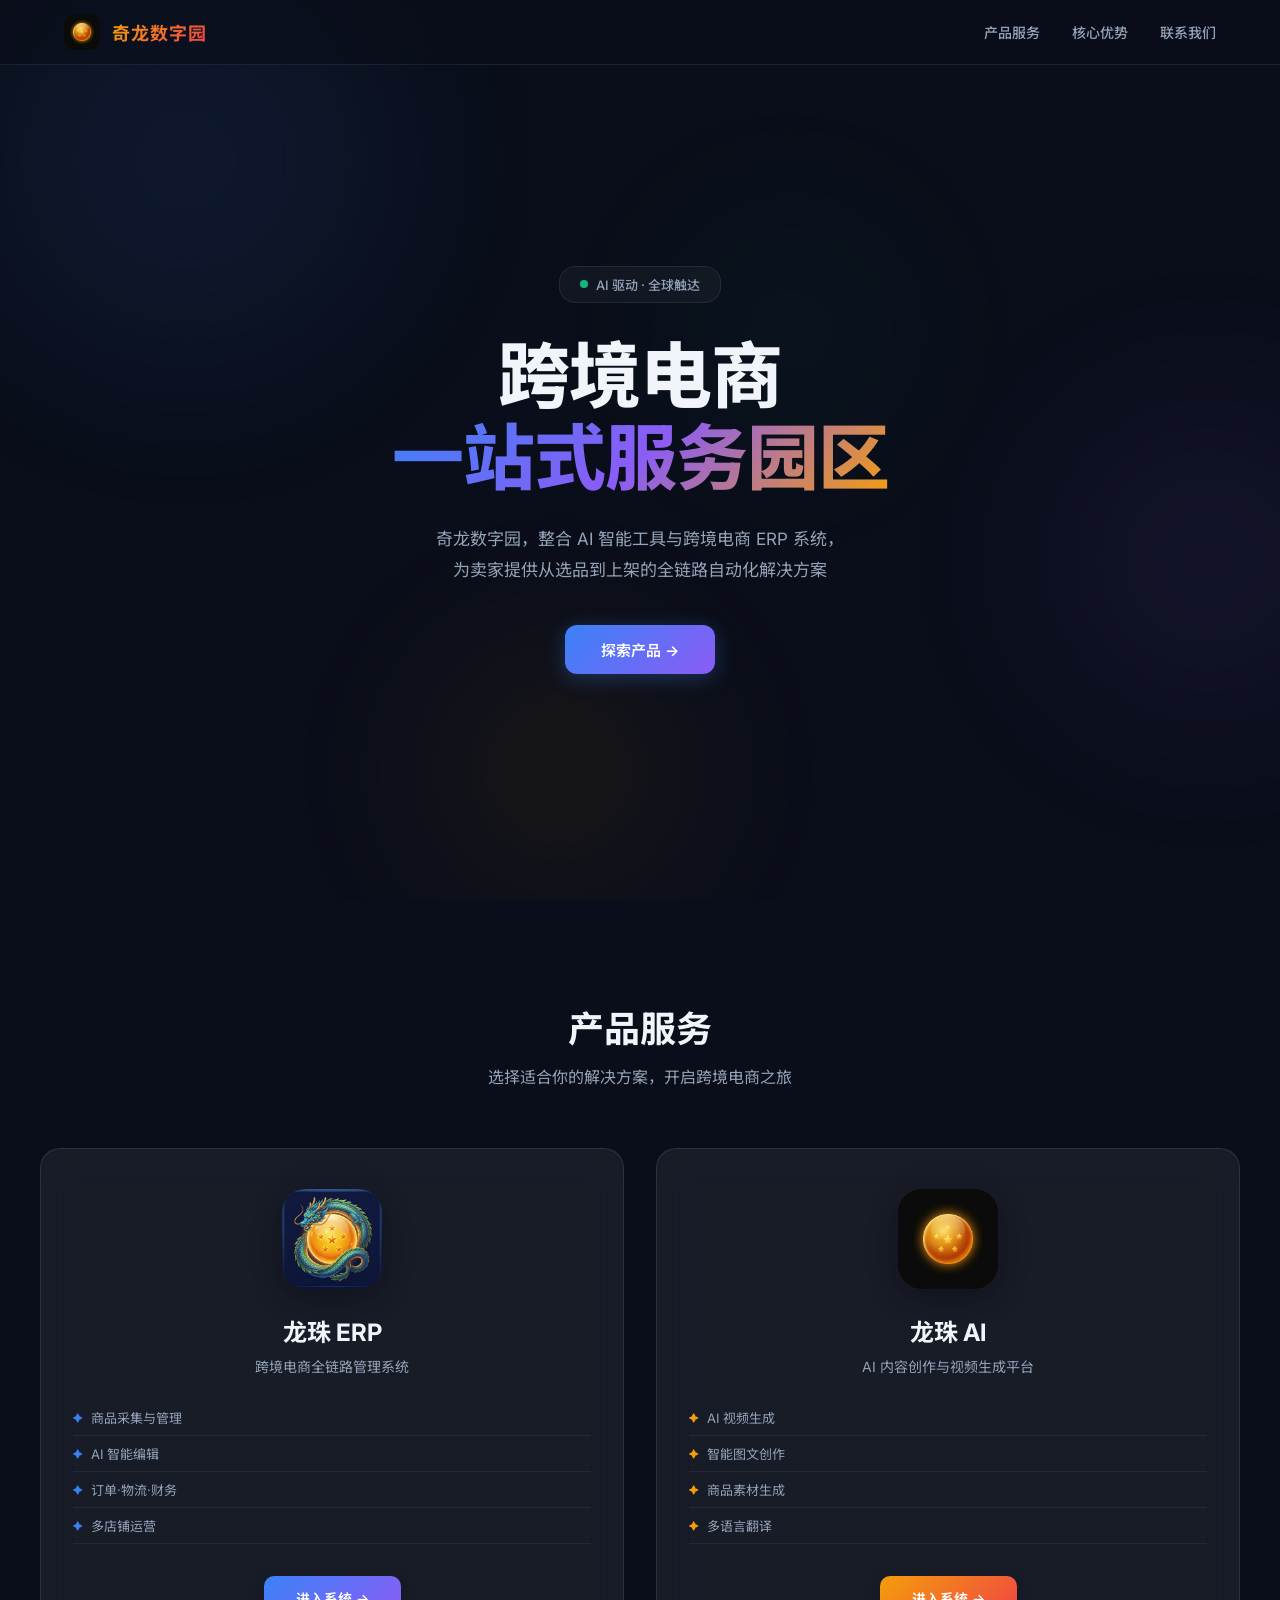
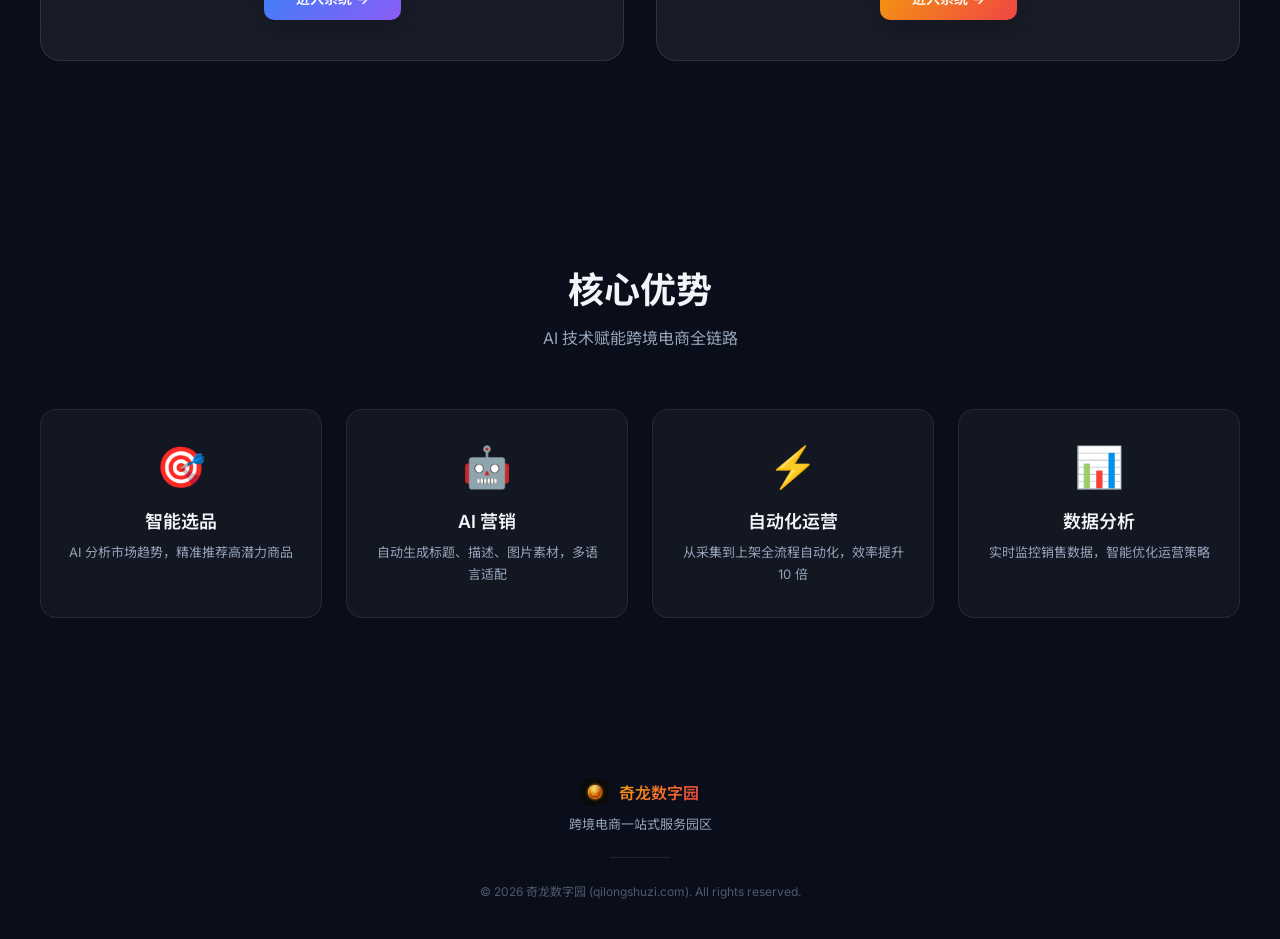
==== index.html @ 0d111dc4 "初始化: 奇龙数字园主站门户" ====
<!DOCTYPE html>
<html lang="zh-CN">
<head>
    <meta charset="UTF-8">
    <meta name="viewport" content="width=device-width, initial-scale=1.0">
    <title>奇龙数字园 — 跨境电商一站式服务园区</title>
    <meta name="description" content="奇龙数字园，跨境电商一站式服务园区。AI驱动的选品、运营、营销全链路解决方案。">
    <link rel="icon" href="images/ai-logo.png" type="image/png">
    <link rel="preconnect" href="https://fonts.googleapis.com">
    <link rel="preconnect" href="https://fonts.gstatic.com" crossorigin>
    <link href="https://fonts.googleapis.com/css2?family=Inter:wght@300;400;500;600;700;800&family=Noto+Sans+SC:wght@300;400;500;600;700;900&display=swap" rel="stylesheet">
    <link rel="stylesheet" href="style.css">
</head>
<body>
    <!-- 背景动画 -->
    <div class="bg-animation">
        <div class="orb orb-1"></div>
        <div class="orb orb-2"></div>
        <div class="orb orb-3"></div>
        <div class="orb orb-4"></div>
    </div>

    <!-- 导航栏 -->
    <nav class="glass-nav">
        <div class="nav-container">
            <div class="nav-brand">
                <img src="images/ai-logo.png" alt="奇龙" class="nav-logo">
                <span class="nav-title">奇龙数字园</span>
            </div>
            <div class="nav-links">
                <a href="#products" class="nav-link">产品服务</a>
                <a href="#features" class="nav-link">核心优势</a>
                <a href="#contact" class="nav-link">联系我们</a>
            </div>
        </div>
    </nav>

    <!-- Hero 区域 -->
    <section class="hero">
        <div class="hero-content">
            <div class="hero-badge glass-card-subtle">
                <span class="badge-dot"></span>
                AI 驱动 · 全球触达
            </div>
            <h1 class="hero-title">
                跨境电商<br>
                <span class="gradient-text">一站式服务园区</span>
            </h1>
            <p class="hero-subtitle">
                奇龙数字园，整合 AI 智能工具与跨境电商 ERP 系统，<br>
                为卖家提供从选品到上架的全链路自动化解决方案
            </p>
            <a href="#products" class="hero-cta glass-btn">
                探索产品 →
            </a>
        </div>
    </section>

    <!-- 产品入口 -->
    <section id="products" class="section products-section">
        <div class="section-container">
            <div class="section-header">
                <h2 class="section-title">产品服务</h2>
                <p class="section-desc">选择适合你的解决方案，开启跨境电商之旅</p>
            </div>
            <div class="products-grid" id="productsGrid">
                <!-- 由 JS 动态生成 -->
            </div>
        </div>
    </section>

    <!-- 核心优势 -->
    <section id="features" class="section features-section">
        <div class="section-container">
            <div class="section-header">
                <h2 class="section-title">核心优势</h2>
                <p class="section-desc">AI 技术赋能跨境电商全链路</p>
            </div>
            <div class="features-grid" id="featuresGrid">
                <!-- 由 JS 动态生成 -->
            </div>
        </div>
    </section>

    <!-- 页脚 -->
    <footer id="contact" class="footer">
        <div class="footer-container">
            <div class="footer-brand">
                <img src="images/ai-logo.png" alt="奇龙" class="footer-logo">
                <span class="footer-title">奇龙数字园</span>
            </div>
            <p class="footer-desc">跨境电商一站式服务园区</p>
            <div class="footer-divider"></div>
            <p class="footer-copyright">© 2026 奇龙数字园 (qilongshuzi.com). All rights reserved.</p>
        </div>
    </footer>

    <script>
        // ===== 可扩展配置：后续添加产品只需在此数组追加一项 =====
        const products = [
            {
                name: "龙珠 ERP",
                desc: "跨境电商全链路管理系统",
                features: ["商品采集与管理", "AI 智能编辑", "订单·物流·财务", "多店铺运营"],
                url: "/ERP",
                logo: "images/erp-logo.png",
                gradient: "linear-gradient(135deg, #3B82F6, #8B5CF6)",
                accentColor: "#3B82F6",
            },
            {
                name: "龙珠 AI",
                desc: "AI 内容创作与视频生成平台",
                features: ["AI 视频生成", "智能图文创作", "商品素材生成", "多语言翻译"],
                url: "/AI",
                logo: "images/ai-logo.png",
                gradient: "linear-gradient(135deg, #F59E0B, #EF4444)",
                accentColor: "#F59E0B",
            },
            // ↓↓↓ 后续添加新产品，只需在这里加一项 ↓↓↓
            // {
            //     name: "新产品",
            //     desc: "产品描述",
            //     features: ["功能1", "功能2"],
            //     url: "/new",
            //     logo: "images/new-logo.png",
            //     gradient: "linear-gradient(135deg, #10B981, #06B6D4)",
            //     accentColor: "#10B981",
            // },
        ];

        const features = [
            { icon: "🎯", title: "智能选品", desc: "AI 分析市场趋势，精准推荐高潜力商品" },
            { icon: "🤖", title: "AI 营销", desc: "自动生成标题、描述、图片素材，多语言适配" },
            { icon: "⚡", title: "自动化运营", desc: "从采集到上架全流程自动化，效率提升 10 倍" },
            { icon: "📊", title: "数据分析", desc: "实时监控销售数据，智能优化运营策略" },
        ];

        // ===== 渲染产品卡片 =====
        function renderProducts() {
            const grid = document.getElementById('productsGrid');
            grid.innerHTML = products.map(p => `
                <a href="${p.url}" class="product-card glass-card" style="--accent: ${p.accentColor}">
                    <div class="product-glow" style="background: ${p.gradient}"></div>
                    <div class="product-logo-wrap">
                        <img src="${p.logo}" alt="${p.name}" class="product-logo">
                    </div>
                    <h3 class="product-name">${p.name}</h3>
                    <p class="product-desc">${p.desc}</p>
                    <ul class="product-features">
                        ${p.features.map(f => `<li>${f}</li>`).join('')}
                    </ul>
                    <div class="product-action">
                        <span class="product-btn" style="background: ${p.gradient}">进入系统 →</span>
                    </div>
                </a>
            `).join('');
        }

        // ===== 渲染特色卡片 =====
        function renderFeatures() {
            const grid = document.getElementById('featuresGrid');
            grid.innerHTML = features.map(f => `
                <div class="feature-card glass-card-subtle">
                    <span class="feature-icon">${f.icon}</span>
                    <h3 class="feature-title">${f.title}</h3>
                    <p class="feature-desc">${f.desc}</p>
                </div>
            `).join('');
        }

        renderProducts();
        renderFeatures();

        // ===== 滚动动画 =====
        const observer = new IntersectionObserver((entries) => {
            entries.forEach(entry => {
                if (entry.isIntersecting) {
                    entry.target.classList.add('visible');
                }
            });
        }, { threshold: 0.1 });

        document.querySelectorAll('.section').forEach(el => observer.observe(el));
    </script>
</body>
</html>
---- style.css ----
/* ===== 奇龙数字园 — 全局样式 ===== */

:root {
    --bg-primary: #0a0e1a;
    --bg-secondary: #111827;
    --glass-bg: rgba(255, 255, 255, 0.06);
    --glass-border: rgba(255, 255, 255, 0.1);
    --glass-bg-hover: rgba(255, 255, 255, 0.1);
    --text-primary: #f1f5f9;
    --text-secondary: #94a3b8;
    --accent-blue: #3B82F6;
    --accent-violet: #8B5CF6;
    --accent-gold: #F59E0B;
}

* { margin: 0; padding: 0; box-sizing: border-box; }

html { scroll-behavior: smooth; }

body {
    font-family: 'Inter', 'Noto Sans SC', -apple-system, sans-serif;
    background: var(--bg-primary);
    color: var(--text-primary);
    overflow-x: hidden;
    min-height: 100vh;
}

/* ===== 背景动画光斑 ===== */
.bg-animation {
    position: fixed;
    top: 0; left: 0;
    width: 100%; height: 100%;
    pointer-events: none;
    z-index: 0;
    overflow: hidden;
}

.orb {
    position: absolute;
    border-radius: 50%;
    filter: blur(80px);
    opacity: 0.4;
    animation: float 20s ease-in-out infinite;
}

.orb-1 {
    width: 500px; height: 500px;
    background: radial-gradient(circle, rgba(59, 130, 246, 0.3), transparent);
    top: -10%; left: -5%;
    animation-delay: 0s;
}

.orb-2 {
    width: 400px; height: 400px;
    background: radial-gradient(circle, rgba(139, 92, 246, 0.25), transparent);
    top: 40%; right: -10%;
    animation-delay: -5s;
}

.orb-3 {
    width: 350px; height: 350px;
    background: radial-gradient(circle, rgba(245, 158, 11, 0.2), transparent);
    bottom: -5%; left: 30%;
    animation-delay: -10s;
}

.orb-4 {
    width: 300px; height: 300px;
    background: radial-gradient(circle, rgba(16, 185, 129, 0.15), transparent);
    top: 20%; left: 50%;
    animation-delay: -15s;
}

@keyframes float {
    0%, 100% { transform: translate(0, 0) scale(1); }
    25% { transform: translate(30px, -40px) scale(1.1); }
    50% { transform: translate(-20px, 20px) scale(0.95); }
    75% { transform: translate(40px, 10px) scale(1.05); }
}

/* ===== 玻璃效果类 ===== */
.glass-card {
    background: var(--glass-bg);
    backdrop-filter: blur(20px);
    -webkit-backdrop-filter: blur(20px);
    border: 1px solid var(--glass-border);
    border-radius: 20px;
    transition: all 0.4s cubic-bezier(0.4, 0, 0.2, 1);
}

.glass-card:hover {
    background: var(--glass-bg-hover);
    border-color: rgba(255, 255, 255, 0.2);
    transform: translateY(-8px) scale(1.02);
    box-shadow: 0 25px 60px rgba(0, 0, 0, 0.4);
}

.glass-card-subtle {
    background: rgba(255, 255, 255, 0.04);
    backdrop-filter: blur(12px);
    -webkit-backdrop-filter: blur(12px);
    border: 1px solid rgba(255, 255, 255, 0.08);
    border-radius: 16px;
    transition: all 0.3s ease;
}

.glass-card-subtle:hover {
    background: rgba(255, 255, 255, 0.08);
    border-color: rgba(255, 255, 255, 0.15);
}

/* ===== 导航栏 ===== */
.glass-nav {
    position: fixed;
    top: 0; left: 0; right: 0;
    z-index: 100;
    background: rgba(10, 14, 26, 0.6);
    backdrop-filter: blur(20px);
    -webkit-backdrop-filter: blur(20px);
    border-bottom: 1px solid rgba(255, 255, 255, 0.08);
}

.nav-container {
    max-width: 1200px;
    margin: 0 auto;
    padding: 0 24px;
    height: 64px;
    display: flex;
    align-items: center;
    justify-content: space-between;
}

.nav-brand {
    display: flex;
    align-items: center;
    gap: 12px;
}

.nav-logo {
    width: 36px; height: 36px;
    border-radius: 10px;
    object-fit: cover;
}

.nav-title {
    font-size: 18px;
    font-weight: 700;
    letter-spacing: 1px;
    background: linear-gradient(135deg, #F59E0B, #EF4444);
    -webkit-background-clip: text;
    -webkit-text-fill-color: transparent;
    background-clip: text;
}

.nav-links {
    display: flex;
    gap: 32px;
}

.nav-link {
    color: var(--text-secondary);
    text-decoration: none;
    font-size: 14px;
    font-weight: 500;
    transition: color 0.3s;
    position: relative;
}

.nav-link::after {
    content: '';
    position: absolute;
    bottom: -4px; left: 0;
    width: 0; height: 2px;
    background: linear-gradient(90deg, var(--accent-blue), var(--accent-violet));
    transition: width 0.3s;
}

.nav-link:hover { color: var(--text-primary); }
.nav-link:hover::after { width: 100%; }

/* ===== Hero ===== */
.hero {
    position: relative;
    z-index: 1;
    min-height: 100vh;
    display: flex;
    align-items: center;
    justify-content: center;
    text-align: center;
    padding: 120px 24px 80px;
}

.hero-content {
    max-width: 800px;
}

.hero-badge {
    display: inline-flex;
    align-items: center;
    gap: 8px;
    padding: 8px 20px;
    font-size: 13px;
    font-weight: 500;
    color: var(--text-secondary);
    margin-bottom: 32px;
}

.badge-dot {
    width: 8px; height: 8px;
    border-radius: 50%;
    background: #10B981;
    animation: pulse 2s ease-in-out infinite;
}

@keyframes pulse {
    0%, 100% { opacity: 1; box-shadow: 0 0 0 0 rgba(16, 185, 129, 0.4); }
    50% { opacity: 0.8; box-shadow: 0 0 0 8px rgba(16, 185, 129, 0); }
}

.hero-title {
    font-size: clamp(40px, 6vw, 72px);
    font-weight: 800;
    line-height: 1.15;
    margin-bottom: 24px;
    letter-spacing: -1px;
}

.gradient-text {
    background: linear-gradient(135deg, #3B82F6, #8B5CF6, #F59E0B);
    -webkit-background-clip: text;
    -webkit-text-fill-color: transparent;
    background-clip: text;
}

.hero-subtitle {
    font-size: 17px;
    line-height: 1.8;
    color: var(--text-secondary);
    margin-bottom: 40px;
}

.glass-btn {
    display: inline-block;
    padding: 14px 36px;
    font-size: 15px;
    font-weight: 600;
    color: white;
    text-decoration: none;
    background: linear-gradient(135deg, var(--accent-blue), var(--accent-violet));
    border-radius: 12px;
    border: none;
    cursor: pointer;
    transition: all 0.3s;
    box-shadow: 0 4px 20px rgba(59, 130, 246, 0.3);
}

.glass-btn:hover {
    transform: translateY(-2px);
    box-shadow: 0 8px 30px rgba(59, 130, 246, 0.5);
}

/* ===== Sections ===== */
.section {
    position: relative;
    z-index: 1;
    padding: 100px 24px;
    opacity: 0;
    transform: translateY(30px);
    transition: opacity 0.8s ease, transform 0.8s ease;
}

.section.visible {
    opacity: 1;
    transform: translateY(0);
}

.section-container {
    max-width: 1200px;
    margin: 0 auto;
}

.section-header {
    text-align: center;
    margin-bottom: 60px;
}

.section-title {
    font-size: 36px;
    font-weight: 700;
    margin-bottom: 12px;
}

.section-desc {
    font-size: 16px;
    color: var(--text-secondary);
}

/* ===== 产品卡片 ===== */
.products-grid {
    display: grid;
    grid-template-columns: repeat(auto-fit, minmax(340px, 1fr));
    gap: 32px;
}

.product-card {
    position: relative;
    padding: 40px 32px;
    text-decoration: none;
    color: var(--text-primary);
    overflow: hidden;
    cursor: pointer;
    display: flex;
    flex-direction: column;
    align-items: center;
    text-align: center;
}

.product-glow {
    position: absolute;
    top: -50%; left: -50%;
    width: 200%; height: 200%;
    opacity: 0;
    transition: opacity 0.5s;
    filter: blur(100px);
}

.product-card:hover .product-glow {
    opacity: 0.08;
}

.product-logo-wrap {
    width: 100px; height: 100px;
    border-radius: 24px;
    overflow: hidden;
    margin-bottom: 24px;
    box-shadow: 0 8px 30px rgba(0, 0, 0, 0.3);
    transition: transform 0.4s;
}

.product-card:hover .product-logo-wrap {
    transform: scale(1.1) rotate(2deg);
}

.product-logo {
    width: 100%; height: 100%;
    object-fit: cover;
}

.product-name {
    font-size: 24px;
    font-weight: 700;
    margin-bottom: 8px;
}

.product-desc {
    font-size: 14px;
    color: var(--text-secondary);
    margin-bottom: 24px;
}

.product-features {
    list-style: none;
    width: 100%;
    text-align: left;
    margin-bottom: 32px;
}

.product-features li {
    padding: 8px 0;
    font-size: 13px;
    color: var(--text-secondary);
    border-bottom: 1px solid rgba(255, 255, 255, 0.06);
    display: flex;
    align-items: center;
    gap: 8px;
}

.product-features li::before {
    content: '✦';
    font-size: 10px;
    color: var(--accent, var(--accent-blue));
}

.product-action {
    margin-top: auto;
}

.product-btn {
    display: inline-block;
    padding: 12px 32px;
    border-radius: 10px;
    font-size: 14px;
    font-weight: 600;
    color: white;
    transition: all 0.3s;
    box-shadow: 0 4px 15px rgba(0, 0, 0, 0.2);
}

.product-card:hover .product-btn {
    box-shadow: 0 8px 25px rgba(0, 0, 0, 0.4);
    transform: translateY(-2px);
}

/* ===== 特色卡片 ===== */
.features-grid {
    display: grid;
    grid-template-columns: repeat(auto-fit, minmax(250px, 1fr));
    gap: 24px;
}

.feature-card {
    padding: 32px 24px;
    text-align: center;
}

.feature-icon {
    font-size: 40px;
    display: block;
    margin-bottom: 16px;
}

.feature-title {
    font-size: 18px;
    font-weight: 600;
    margin-bottom: 8px;
}

.feature-desc {
    font-size: 13px;
    color: var(--text-secondary);
    line-height: 1.7;
}

/* ===== 页脚 ===== */
.footer {
    position: relative;
    z-index: 1;
    padding: 60px 24px 40px;
    text-align: center;
}

.footer-container {
    max-width: 800px;
    margin: 0 auto;
}

.footer-brand {
    display: flex;
    align-items: center;
    justify-content: center;
    gap: 10px;
    margin-bottom: 8px;
}

.footer-logo {
    width: 28px; height: 28px;
    border-radius: 8px;
    object-fit: cover;
}

.footer-title {
    font-size: 16px;
    font-weight: 600;
    background: linear-gradient(135deg, #F59E0B, #EF4444);
    -webkit-background-clip: text;
    -webkit-text-fill-color: transparent;
    background-clip: text;
}

.footer-desc {
    font-size: 13px;
    color: var(--text-secondary);
    margin-bottom: 24px;
}

.footer-divider {
    width: 60px;
    height: 1px;
    background: var(--glass-border);
    margin: 0 auto 24px;
}

.footer-copyright {
    font-size: 12px;
    color: rgba(148, 163, 184, 0.5);
}

/* ===== 响应式 ===== */
@media (max-width: 768px) {
    .nav-links { display: none; }
    .hero-title { font-size: 36px; }
    .hero-subtitle { font-size: 15px; }
    .hero-subtitle br { display: none; }
    .products-grid { grid-template-columns: 1fr; gap: 24px; }
    .features-grid { grid-template-columns: repeat(2, 1fr); }
    .section { padding: 60px 16px; }
}

@media (max-width: 480px) {
    .features-grid { grid-template-columns: 1fr; }
}
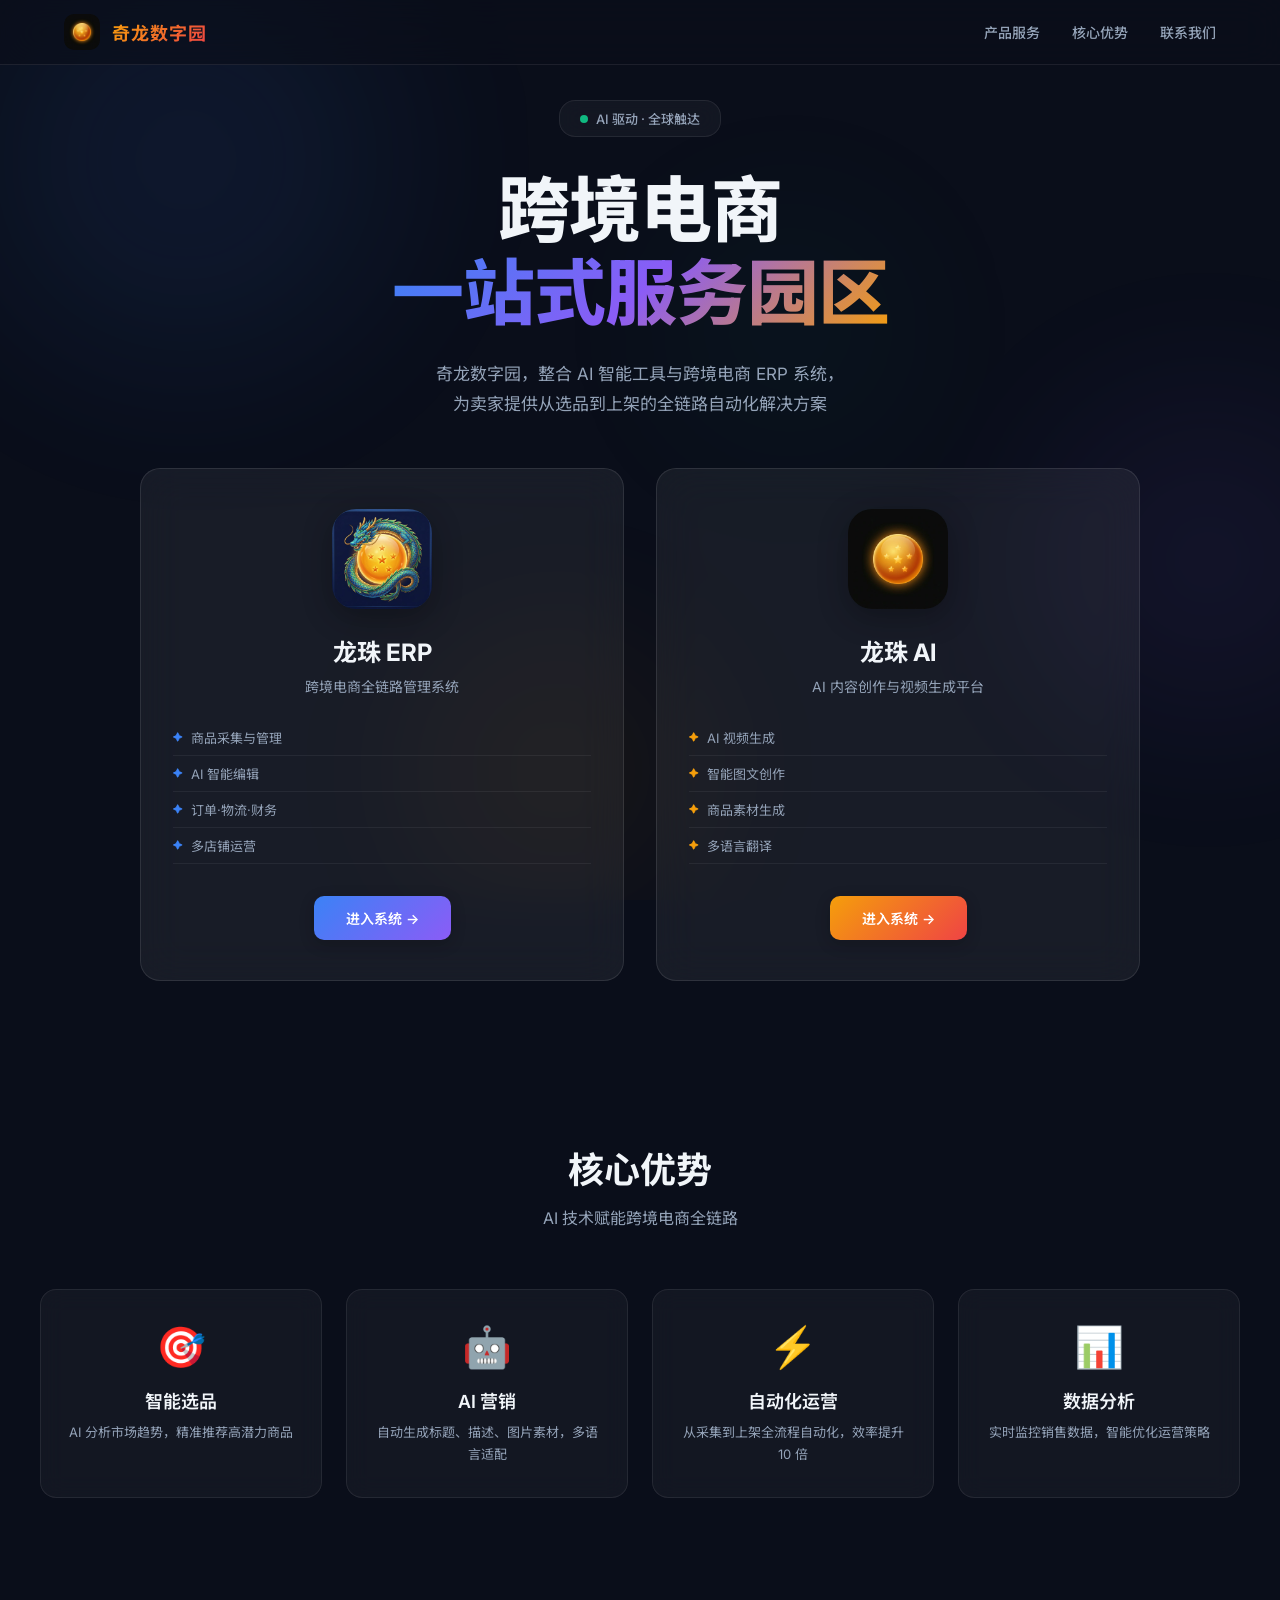
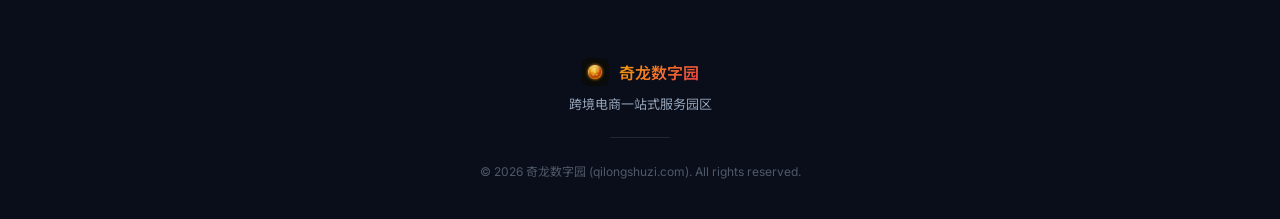
==== commit 8c8c72f6: "UI优化: 合并Hero和产品卡片为单页布局" ====
--- a/index.html
+++ b/index.html
@@ -1,5 +1,6 @@
 <!DOCTYPE html>
 <html lang="zh-CN">
+
 <head>
     <meta charset="UTF-8">
     <meta name="viewport" content="width=device-width, initial-scale=1.0">
@@ -8,9 +9,12 @@
     <link rel="icon" href="images/ai-logo.png" type="image/png">
     <link rel="preconnect" href="https://fonts.googleapis.com">
     <link rel="preconnect" href="https://fonts.gstatic.com" crossorigin>
-    <link href="https://fonts.googleapis.com/css2?family=Inter:wght@300;400;500;600;700;800&family=Noto+Sans+SC:wght@300;400;500;600;700;900&display=swap" rel="stylesheet">
+    <link
+        href="https://fonts.googleapis.com/css2?family=Inter:wght@300;400;500;600;700;800&family=Noto+Sans+SC:wght@300;400;500;600;700;900&display=swap"
+        rel="stylesheet">
     <link rel="stylesheet" href="style.css">
 </head>
+
 <body>
     <!-- 背景动画 -->
     <div class="bg-animation">
@@ -35,8 +39,8 @@
         </div>
     </nav>
 
-    <!-- Hero 区域 -->
-    <section class="hero">
+    <!-- Hero + 产品入口（合并为单页） -->
+    <section class="hero" id="products">
         <div class="hero-content">
             <div class="hero-badge glass-card-subtle">
                 <span class="badge-dot"></span>
@@ -50,22 +54,9 @@
                 奇龙数字园，整合 AI 智能工具与跨境电商 ERP 系统，<br>
                 为卖家提供从选品到上架的全链路自动化解决方案
             </p>
-            <a href="#products" class="hero-cta glass-btn">
-                探索产品 →
-            </a>
         </div>
-    </section>
-
-    <!-- 产品入口 -->
-    <section id="products" class="section products-section">
-        <div class="section-container">
-            <div class="section-header">
-                <h2 class="section-title">产品服务</h2>
-                <p class="section-desc">选择适合你的解决方案，开启跨境电商之旅</p>
-            </div>
-            <div class="products-grid" id="productsGrid">
-                <!-- 由 JS 动态生成 -->
-            </div>
+        <div class="products-grid hero-products" id="productsGrid">
+            <!-- 由 JS 动态生成 -->
         </div>
     </section>
 
@@ -183,4 +174,5 @@
         document.querySelectorAll('.section').forEach(el => observer.observe(el));
     </script>
 </body>
-</html>
+
+</html>
--- a/style.css
+++ b/style.css
@@ -13,9 +13,15 @@
     --accent-gold: #F59E0B;
 }
 
-* { margin: 0; padding: 0; box-sizing: border-box; }
-
-html { scroll-behavior: smooth; }
+* {
+    margin: 0;
+    padding: 0;
+    box-sizing: border-box;
+}
+
+html {
+    scroll-behavior: smooth;
+}
 
 body {
     font-family: 'Inter', 'Noto Sans SC', -apple-system, sans-serif;
@@ -28,8 +34,10 @@
 /* ===== 背景动画光斑 ===== */
 .bg-animation {
     position: fixed;
-    top: 0; left: 0;
-    width: 100%; height: 100%;
+    top: 0;
+    left: 0;
+    width: 100%;
+    height: 100%;
     pointer-events: none;
     z-index: 0;
     overflow: hidden;
@@ -44,38 +52,59 @@
 }
 
 .orb-1 {
-    width: 500px; height: 500px;
+    width: 500px;
+    height: 500px;
     background: radial-gradient(circle, rgba(59, 130, 246, 0.3), transparent);
-    top: -10%; left: -5%;
+    top: -10%;
+    left: -5%;
     animation-delay: 0s;
 }
 
 .orb-2 {
-    width: 400px; height: 400px;
+    width: 400px;
+    height: 400px;
     background: radial-gradient(circle, rgba(139, 92, 246, 0.25), transparent);
-    top: 40%; right: -10%;
+    top: 40%;
+    right: -10%;
     animation-delay: -5s;
 }
 
 .orb-3 {
-    width: 350px; height: 350px;
+    width: 350px;
+    height: 350px;
     background: radial-gradient(circle, rgba(245, 158, 11, 0.2), transparent);
-    bottom: -5%; left: 30%;
+    bottom: -5%;
+    left: 30%;
     animation-delay: -10s;
 }
 
 .orb-4 {
-    width: 300px; height: 300px;
+    width: 300px;
+    height: 300px;
     background: radial-gradient(circle, rgba(16, 185, 129, 0.15), transparent);
-    top: 20%; left: 50%;
+    top: 20%;
+    left: 50%;
     animation-delay: -15s;
 }
 
 @keyframes float {
-    0%, 100% { transform: translate(0, 0) scale(1); }
-    25% { transform: translate(30px, -40px) scale(1.1); }
-    50% { transform: translate(-20px, 20px) scale(0.95); }
-    75% { transform: translate(40px, 10px) scale(1.05); }
+
+    0%,
+    100% {
+        transform: translate(0, 0) scale(1);
+    }
+
+    25% {
+        transform: translate(30px, -40px) scale(1.1);
+    }
+
+    50% {
+        transform: translate(-20px, 20px) scale(0.95);
+    }
+
+    75% {
+        transform: translate(40px, 10px) scale(1.05);
+    }
 }
 
 /* ===== 玻璃效果类 ===== */
@@ -112,7 +141,9 @@
 /* ===== 导航栏 ===== */
 .glass-nav {
     position: fixed;
-    top: 0; left: 0; right: 0;
+    top: 0;
+    left: 0;
+    right: 0;
     z-index: 100;
     background: rgba(10, 14, 26, 0.6);
     backdrop-filter: blur(20px);
@@ -137,7 +168,8 @@
 }
 
 .nav-logo {
-    width: 36px; height: 36px;
+    width: 36px;
+    height: 36px;
     border-radius: 10px;
     object-fit: cover;
 }
@@ -169,14 +201,21 @@
 .nav-link::after {
     content: '';
     position: absolute;
-    bottom: -4px; left: 0;
-    width: 0; height: 2px;
+    bottom: -4px;
+    left: 0;
+    width: 0;
+    height: 2px;
     background: linear-gradient(90deg, var(--accent-blue), var(--accent-violet));
     transition: width 0.3s;
 }
 
-.nav-link:hover { color: var(--text-primary); }
-.nav-link:hover::after { width: 100%; }
+.nav-link:hover {
+    color: var(--text-primary);
+}
+
+.nav-link:hover::after {
+    width: 100%;
+}
 
 /* ===== Hero ===== */
 .hero {
@@ -184,14 +223,21 @@
     z-index: 1;
     min-height: 100vh;
     display: flex;
+    flex-direction: column;
     align-items: center;
     justify-content: center;
     text-align: center;
-    padding: 120px 24px 80px;
+    padding: 100px 24px 60px;
+    gap: 48px;
 }
 
 .hero-content {
     max-width: 800px;
+}
+
+.hero-products {
+    max-width: 1000px;
+    width: 100%;
 }
 
 .hero-badge {
@@ -206,15 +252,25 @@
 }
 
 .badge-dot {
-    width: 8px; height: 8px;
+    width: 8px;
+    height: 8px;
     border-radius: 50%;
     background: #10B981;
     animation: pulse 2s ease-in-out infinite;
 }
 
 @keyframes pulse {
-    0%, 100% { opacity: 1; box-shadow: 0 0 0 0 rgba(16, 185, 129, 0.4); }
-    50% { opacity: 0.8; box-shadow: 0 0 0 8px rgba(16, 185, 129, 0); }
+
+    0%,
+    100% {
+        opacity: 1;
+        box-shadow: 0 0 0 0 rgba(16, 185, 129, 0.4);
+    }
+
+    50% {
+        opacity: 0.8;
+        box-shadow: 0 0 0 8px rgba(16, 185, 129, 0);
+    }
 }
 
 .hero-title {
@@ -236,7 +292,7 @@
     font-size: 17px;
     line-height: 1.8;
     color: var(--text-secondary);
-    margin-bottom: 40px;
+    margin-bottom: 0;
 }
 
 .glass-btn {
@@ -317,8 +373,10 @@
 
 .product-glow {
     position: absolute;
-    top: -50%; left: -50%;
-    width: 200%; height: 200%;
+    top: -50%;
+    left: -50%;
+    width: 200%;
+    height: 200%;
     opacity: 0;
     transition: opacity 0.5s;
     filter: blur(100px);
@@ -329,7 +387,8 @@
 }
 
 .product-logo-wrap {
-    width: 100px; height: 100px;
+    width: 100px;
+    height: 100px;
     border-radius: 24px;
     overflow: hidden;
     margin-bottom: 24px;
@@ -342,7 +401,8 @@
 }
 
 .product-logo {
-    width: 100%; height: 100%;
+    width: 100%;
+    height: 100%;
     object-fit: cover;
 }
 
@@ -453,7 +513,8 @@
 }
 
 .footer-logo {
-    width: 28px; height: 28px;
+    width: 28px;
+    height: 28px;
     border-radius: 8px;
     object-fit: cover;
 }
@@ -487,15 +548,38 @@
 
 /* ===== 响应式 ===== */
 @media (max-width: 768px) {
-    .nav-links { display: none; }
-    .hero-title { font-size: 36px; }
-    .hero-subtitle { font-size: 15px; }
-    .hero-subtitle br { display: none; }
-    .products-grid { grid-template-columns: 1fr; gap: 24px; }
-    .features-grid { grid-template-columns: repeat(2, 1fr); }
-    .section { padding: 60px 16px; }
+    .nav-links {
+        display: none;
+    }
+
+    .hero-title {
+        font-size: 36px;
+    }
+
+    .hero-subtitle {
+        font-size: 15px;
+    }
+
+    .hero-subtitle br {
+        display: none;
+    }
+
+    .products-grid {
+        grid-template-columns: 1fr;
+        gap: 24px;
+    }
+
+    .features-grid {
+        grid-template-columns: repeat(2, 1fr);
+    }
+
+    .section {
+        padding: 60px 16px;
+    }
 }
 
 @media (max-width: 480px) {
-    .features-grid { grid-template-columns: 1fr; }
-}
+    .features-grid {
+        grid-template-columns: 1fr;
+    }
+}
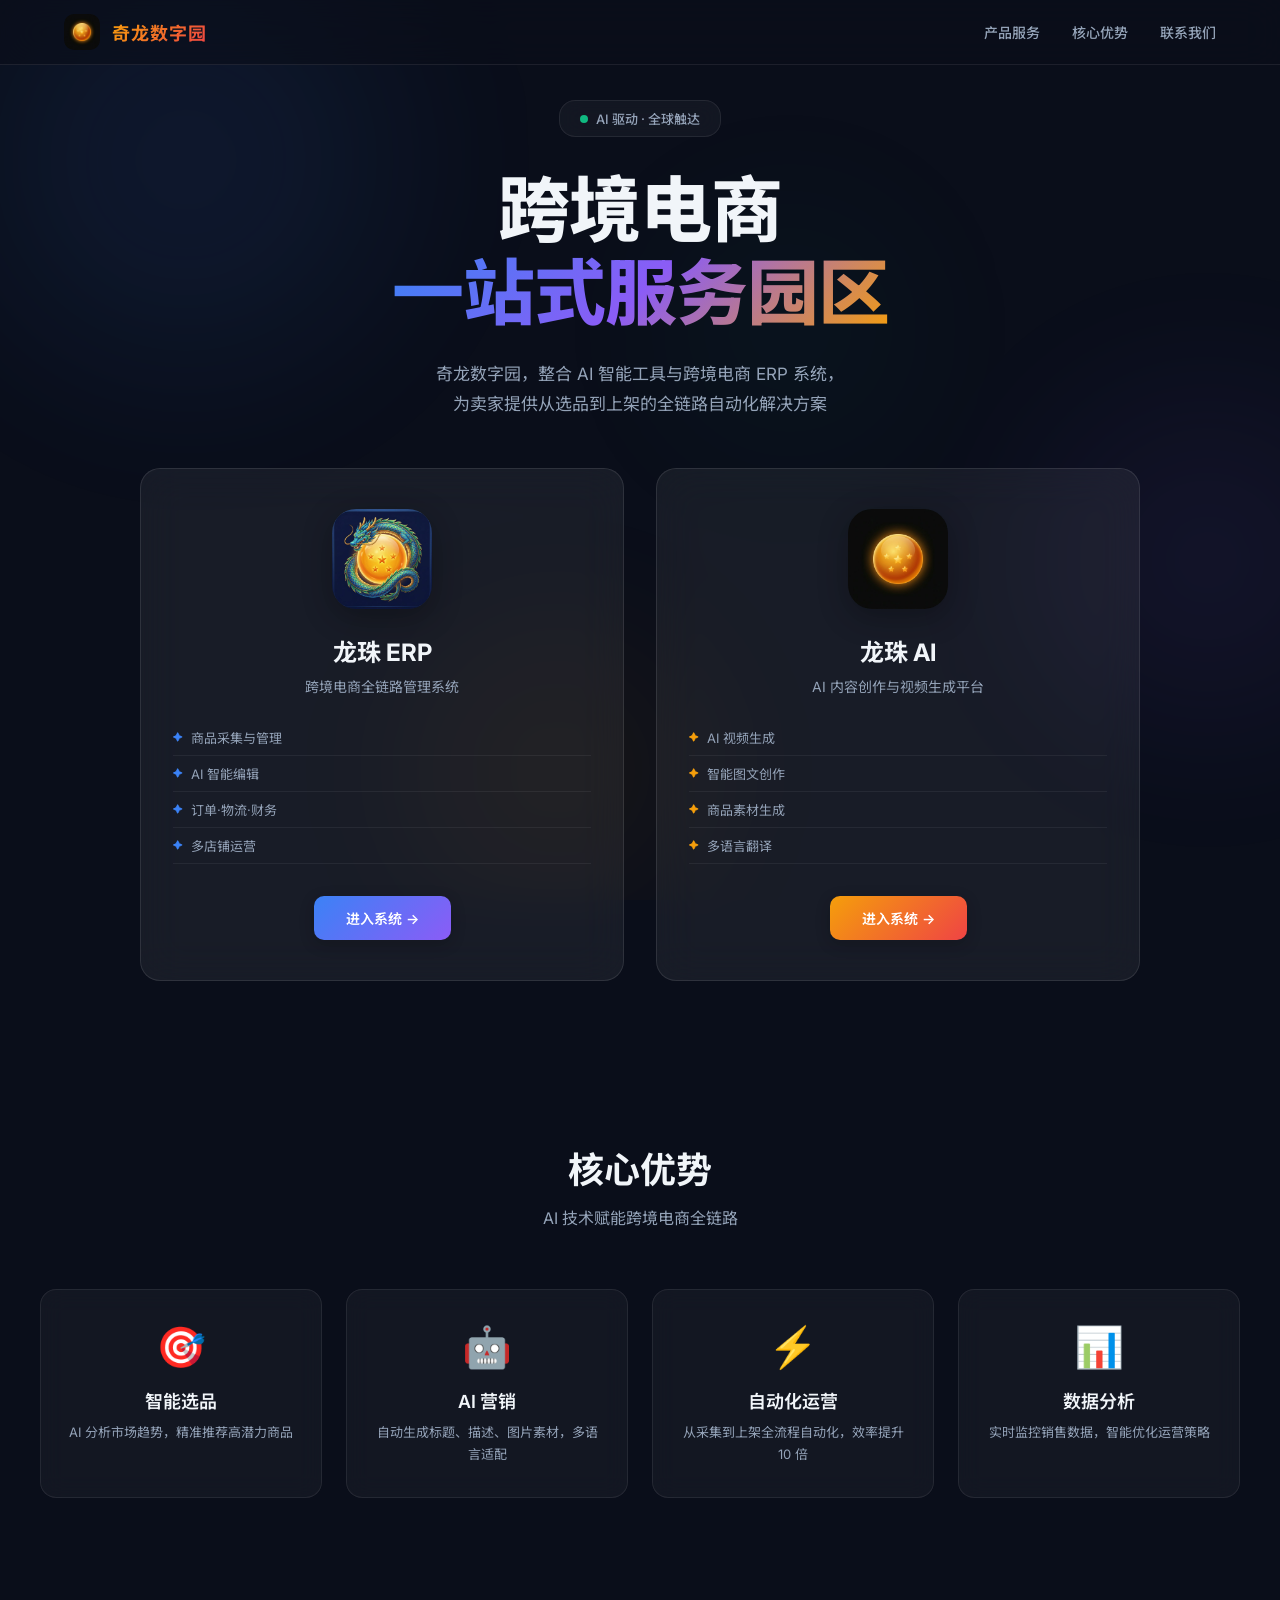
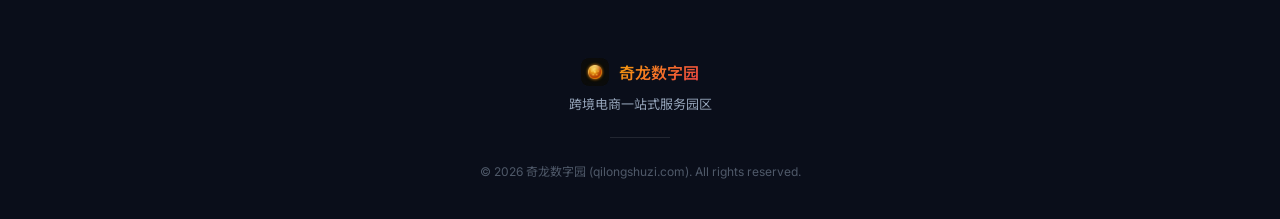
==== commit f93d7339: "更新: ERP链接改为子域名erp.qilongshuzi.com, 移除rewrite规则" ====
--- a/index.html
+++ b/index.html
@@ -93,7 +93,7 @@
                 name: "龙珠 ERP",
                 desc: "跨境电商全链路管理系统",
                 features: ["商品采集与管理", "AI 智能编辑", "订单·物流·财务", "多店铺运营"],
-                url: "/ERP",
+                url: "https://erp.qilongshuzi.com",
                 logo: "images/erp-logo.png",
                 gradient: "linear-gradient(135deg, #3B82F6, #8B5CF6)",
                 accentColor: "#3B82F6",
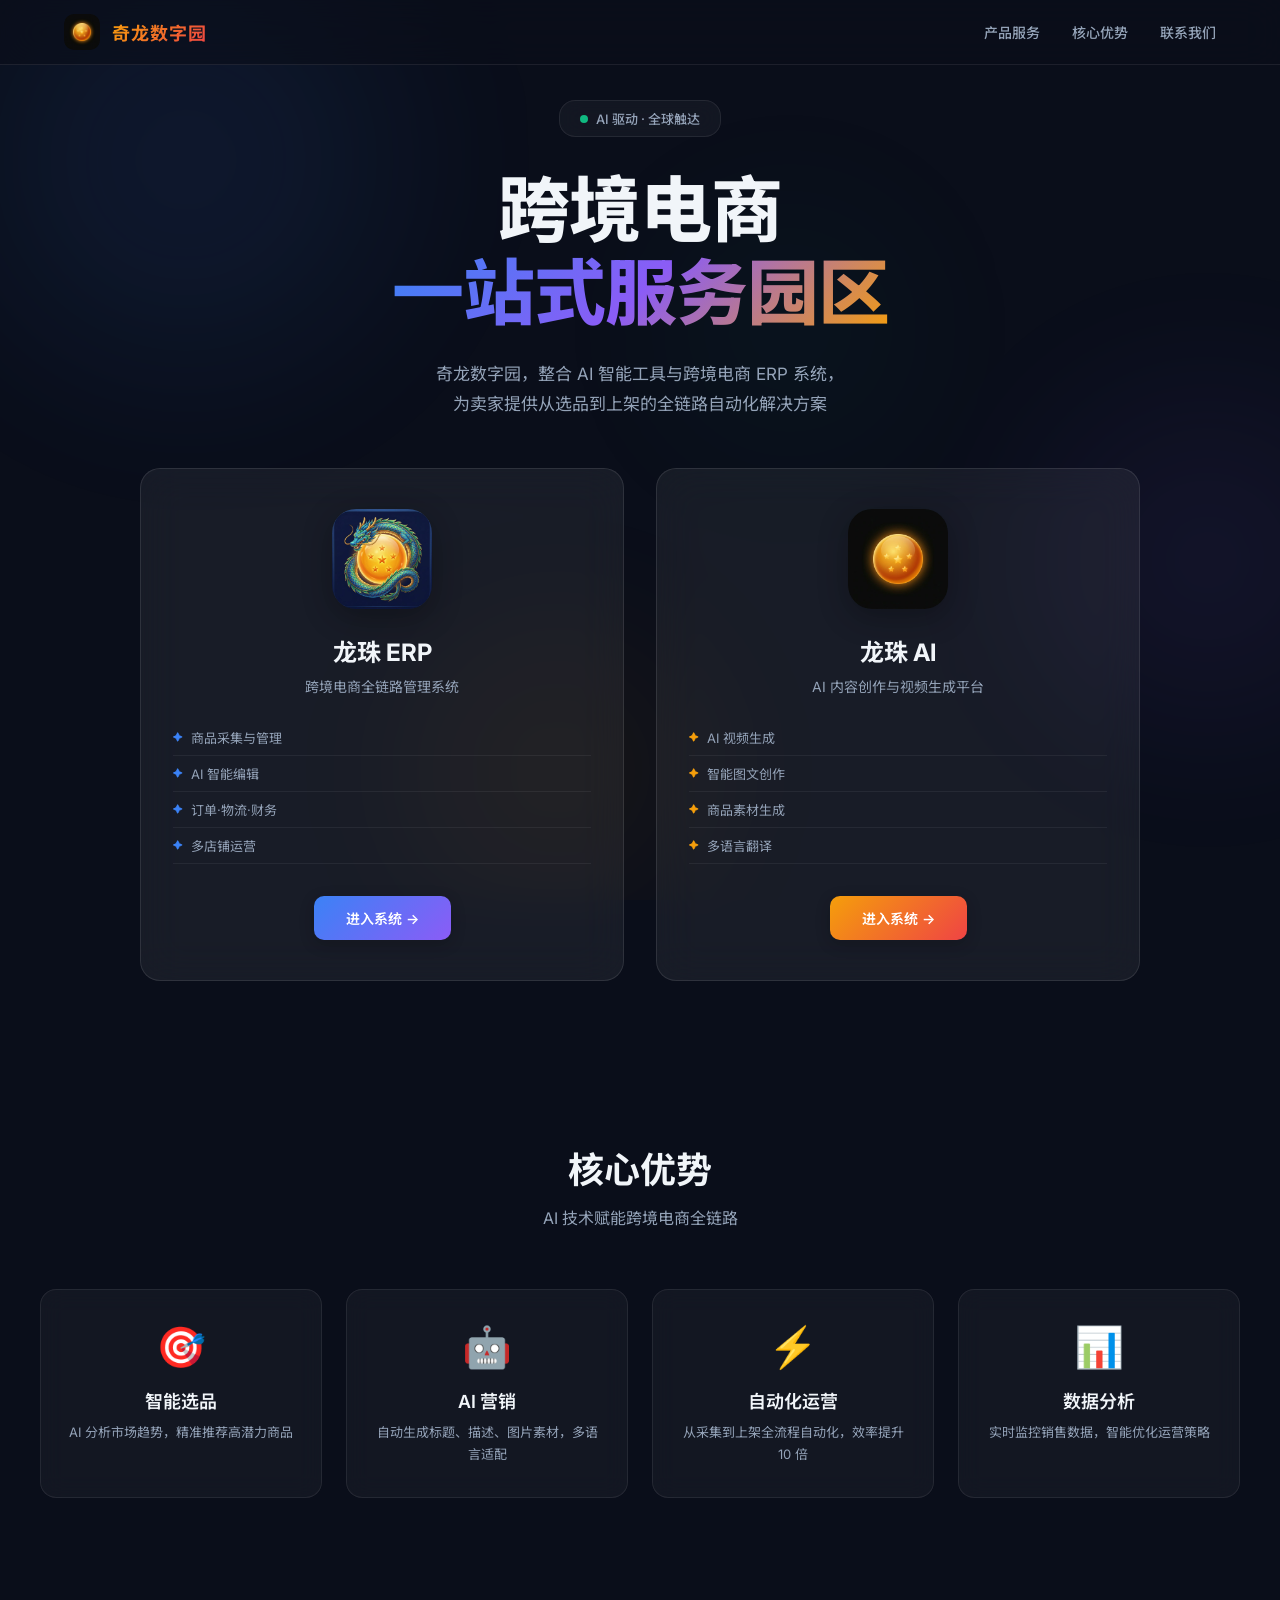
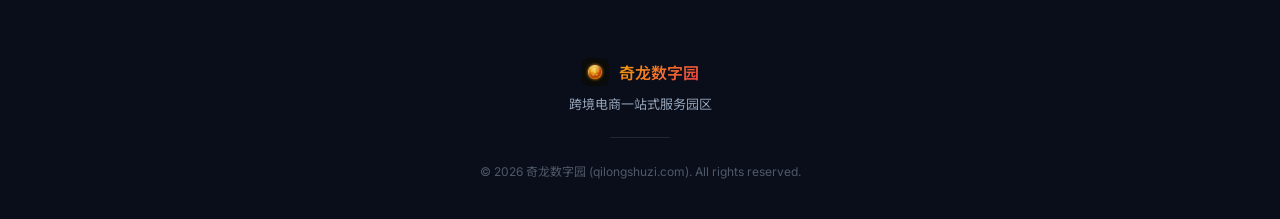
==== commit d600e994: "更新: AI链接改为子域名ai.qilongshuzi.com, 清空所有rewrite规则" ====
--- a/index.html
+++ b/index.html
@@ -102,7 +102,7 @@
                 name: "龙珠 AI",
                 desc: "AI 内容创作与视频生成平台",
                 features: ["AI 视频生成", "智能图文创作", "商品素材生成", "多语言翻译"],
-                url: "/AI",
+                url: "https://ai.qilongshuzi.com",
                 logo: "images/ai-logo.png",
                 gradient: "linear-gradient(135deg, #F59E0B, #EF4444)",
                 accentColor: "#F59E0B",
